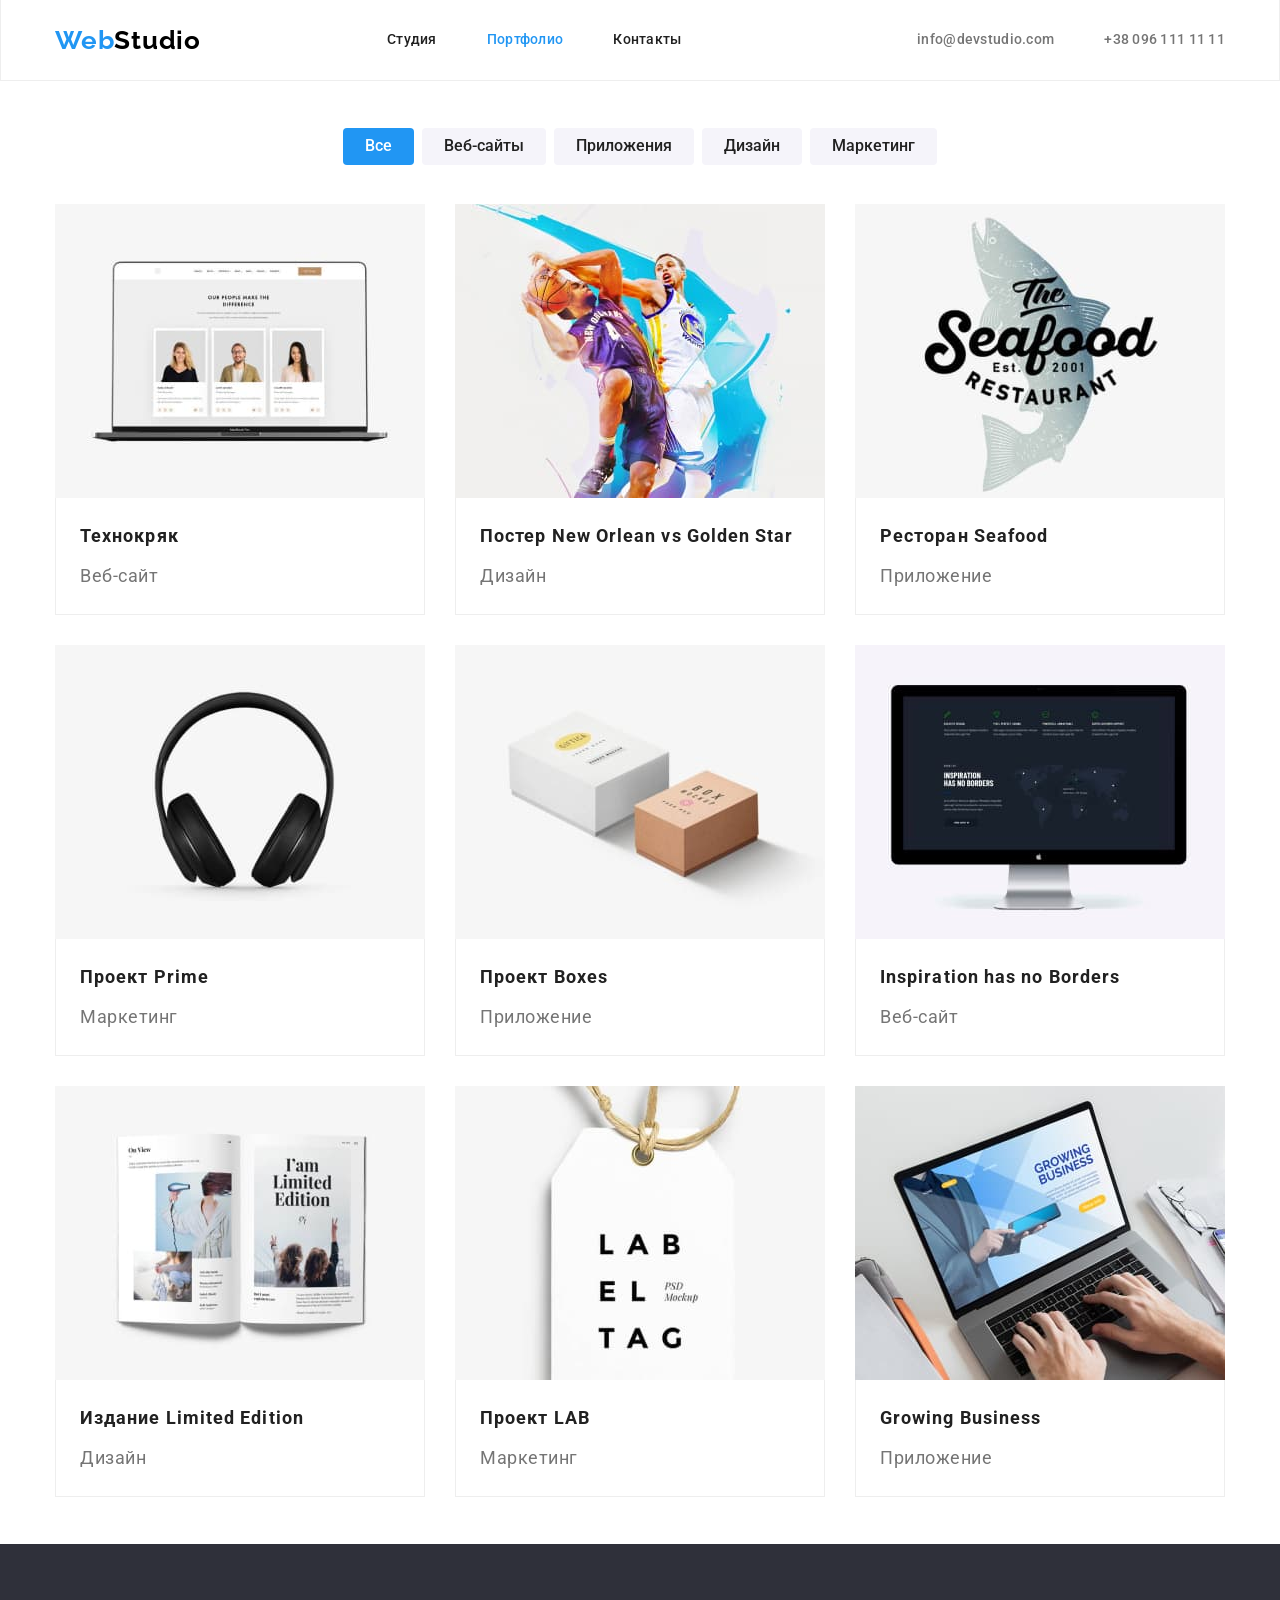
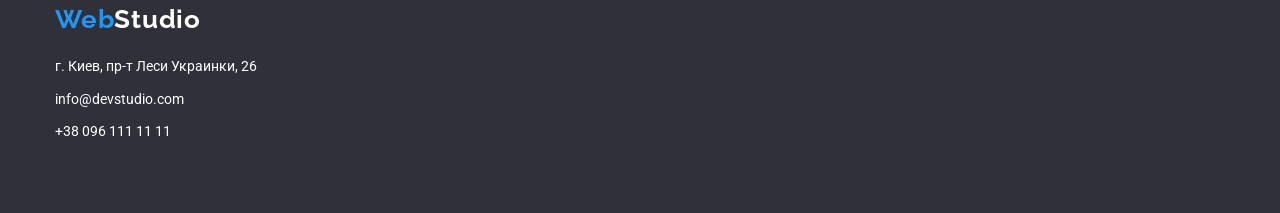
==== portfolio.html @ 87263957 "иконки в хедере" ====
<!DOCTYPE html>
<html lang="ru">

<head>
    <meta charset="UTF-8">
    <meta http-equiv="X-UA-Compatible" content="IE=edge">
    <meta name="viewport" content="width=device-width, initial-scale=1.0">
    <title>ВебСтудио</title>
    <link rel="preconnect" href="https://fonts.gstatic.com">
    <link
        href="https://fonts.googleapis.com/css2?family=Raleway:wght@700&family=Roboto:wght@400;500;700;900&display=swap"
        rel="stylesheet">
    <link rel="stylesheet" href="https://cdnjs.cloudflare.com/ajax/libs/modern-normalize/1.0.0/modern-normalize.min.css"
        integrity="sha512-ISS7cAi1PEhQ8jnbJpJZMd29NlhNj4AWYyLOSp2CE/CsHxTCu+r+t0D2yoJudVrd0/8fTVPUVDzY5Tvli75u/g=="
        crossorigin="anonymous" />
    <link rel="stylesheet" href="./css/styles.css">
</head>

<body>

    <!-- Основные навигационные ссылки -->

    <header class="header">
        <div class="container">
            <nav class="nav">
    
                <a class="logo link" href="">Web<span class="logo-black-item logo">Studio</span></a>
    
                <ul class="nav-list list">
                    <li class="nav-item">
                        <a class="nav-link link" href="./index.html">Студия</a>
                    </li>
                    <li class="nav-item">
                        <a class="nav-link link current" href="./portfolio.html">Портфолио</a>
                    </li>
                    <li class="nav-item">
                        <a class="nav-link link" href="">Контакты</a>
                    </li>
                </ul>
            </nav>
    
            <ul class="contact-list list">
                <li class="contact-item">
    
                    <a class="mail-link link" href="mailto:info@devstudio.com">info@devstudio.com</a>
                </li>
                <li class="contact-item">
    
                    <a class="tel-link link" href="tel:+380961111111">+38 096 111 11 11</a>
                </li>
            </ul>
        </div>
    </header>
    <main>

        
        <!-- section Portfolio -->

        <h1 class="visually-hidden"> Portfolio </h1>

        <section class="portfolio section">
             <div class="container">
            
            <h2 class="visually-hidden">    Portfolio elements </h2>
            <ul class= "portfolio-btn-list list">
                <li class="btn-list-item"> <button class="btn-current btn-item" type="button"> Все </button> </li>
                <li class="btn-list-item"> <button class="btn-item" type="button"> Веб-сайты </button> </li>
                <li class="btn-list-item"> <button class="btn-item" type="button"> Приложения </button></li>
                <li class="btn-list-item"> <button class="btn-item" type="button"> Дизайн </button></li>
                <li class="btn-list-item"> <button class="btn-item" type="button"> Маркетинг </button></li>
            </ul>

            <ul class="examples-list list">
                <li class="examples-item"> 
                    <a class= "examples-link link" href="">
                    <img class="img-examples" src="./images/portfolio/technokryak.jpg" alt="Экран ноутбука с тремя карточками людей" width="370" height="294">
                    <div class="desc-box">
                        <h3 class="examples-title">Технокряк</h3>
                        <p class="examples-desc">Веб-сайт</p>
                        </div>
                    </a>
                </li>
                <li class="examples-item">
                    <a class="examples-link link" href=""> 
                    <img class="img-examples" src="./images/portfolio/poster.jpg" alt="Два баскетболиста в прыжке за мяч" width="370" height="294">
                    <div class="desc-box">
                    <h3 class="examples-title">Постер <span lang="en">New Orlean vs Golden Star</span></h3>
                        <p class="examples-desc">Дизайн</p>
                        </div>
                        </a>
                        
                    </li>
                
                <li class="examples-item">
                    <a class="examples-link link" href="">
                    <img class="img-examples" src="./images/portfolio/restaurant.jpg" alt="Эмблема ресторана Сифуд" width="370" height="294">
                    <div class="desc-box">
                    <h3 class="examples-title">Ресторан <span lang="en">Seafood</span></h3>
                        <p class="examples-desc">Приложение</p>
                        </div>
                        </a>
                    
                </li>
                <li class="examples-item">
                    <a class="examples-link link" href="">
                    <img class="img-examples" src="./images/portfolio/project-Prime.jpg" alt="Наушники" width="370" height="294">
                    <div class="desc-box">
                    <h3 class="examples-title">Проект <span lang="en">Prime</span></h3>
                        <p class="examples-desc">Маркетинг</p>
                        </div>
                        </a>
                    
                </li>
                <li class="examples-item">
                    <a class="examples-link link" href="">
                    <img class="img-examples" src="./images/portfolio/project-boxes.jpg" alt="Две коробки" width="370" height="294">
                    <div class="desc-box">
                    <h3 class="examples-title">Проект <span lang="en">Boxes</span></h3>
                        <p class="examples-desc">Приложение</p>
                        </div>
                        </a>
                    
                </li>
                <li class="examples-item">
                    <a class="examples-link link" href="">
                    <img class="img-examples" src="./images/portfolio/inspiration.jpg" alt="Экран компьютора" width="370" height="294">
                   <div class="desc-box">
                    <h3 class="examples-title" lang="en">Inspiration has no Borders</h3>
                        <p class="examples-desc">Веб-сайт</p>
                        </div>
                        </a>
                
                </li>
                <li class="examples-item">
                    <a class="examples-link link" href="">
                    <img class="img-examples" src="./images/portfolio/edition.jpg" alt="Открытая книга" width="370" height="294">
                    <div class="desc-box">
                    <h3 class="examples-title">Издание <span lang="en">Limited Edition</span></h3>
                        <p class="examples-desc">Дизайн</p>
                        </div>
                        </a>
                    
                </li>
                <li class="examples-item">
                    <a class="examples-link link" href="">
                    <img class="img-examples" src="./images/portfolio/project-lab.jpg" alt="Этикетка" width="370" height="294">
                    <div class="desc-box">
                    <h3 class="examples-title">Проект <span lang="en">LAB</span></h3>
                        <p class="examples-desc">Маркетинг</p>
                        </div>
                        </a>
                    
                </li>
                <li class="examples-item">
                    <a class="examples-link link" href="">
                    <img class="img-examples" src="./images/portfolio/growing-business.jpg" alt="Ноутбук" width="370" height="294">
                     <div class="desc-box">
                    <h3 class="examples-title" lang="en">Growing Business</h3>
                    <p class="examples-desc">Приложение</p>
                    </div>
                    </a>
                </li>
            </ul>
            </div>
        </section>
        
    </main>

    <!-- контакная инфо -->

    <footer class="footer">
        <div class="container">
            <a class="logo link" href="">Web<span class="logo-white-item logo">Studio</span></a>
    
            <address class="address">

            <a class="address-link link" href=""> г. Киев, пр-т Леси Украинки, 26 </a>
                       
            <a class="footer-mail link" href="mailto:info@devstudio.com">info@devstudio.com</a>
                
            <a class="footer-tel link" href="tel:+380961111111">+38 096 111 11 11</a>
    
            </address>
    
        </div>
    </footer>
</body>

</html>
---- css/styles.css ----
:root {
  --main-font: 'Roboto', sans-serif;
  --secondary-font: 'Raleway', sans-serif;
  --main-text-color: #757575;
  --secondary-text-color: #212121;
  --white-text-color: #ffffff;
  --accent-color: #2196f3;
  --main-bgr-color: #fff;
  --secondary-bgr-color: #2f303a;
  --logo-black-theme: #000;
  --logo-white-theme: #fff;
  --btn-background: #f5f4fa;
  --section-pt: 47px;
  --section-pb: 47px;
}

body {
  font-family: var(--main-font);
  color: var(--main-text-color);
  background-color: var(--main-bgr-color);
}

h1,
h2,
h3,
h4,
h5,
h6,
p {
  margin: 0;
}

ul,
ol {
  margin: 0;
  padding: 0;
}

img {
  display: block;
}

.link {
  text-decoration: none;
  color: inherit;
  display: block;
}
.list {
  list-style: none;
}

.visually-hidden {
  position: absolute !important;
  clip: rect(1px 1px 1px 1px); /* IE6, IE7 */
  clip: rect(1px, 1px, 1px, 1px);
  padding: 0 !important;
  border: 0 !important;
  height: 1px !important;
  width: 1px !important;
  overflow: hidden;
}

.container {
  width: 1200px;
  margin: 0 auto;
  padding-left: 15px;
  padding-right: 15px;
}

/* ===========HEADER========== */

.header {
  border-color: var(--main-bgr-color);
  border: 1px solid #eee;
  border-top: none;
}

.header .container {
  display: flex;
  align-items: center;
}

.logo {
  margin-right: 93px;

  font-family: var(--secondary-font);
  font-weight: 700;
  font-size: 26px;
  line-height: 1.19;
  letter-spacing: 0.03em;
  color: var(--accent-color);
}

.logo-black-item {
  margin-right: o;

  font-family: var(--secondary-font);
  color: var(--logo-black-theme);
}

.logo-white-item {
  font-family: var(--secondary-font);
  color: var(--logo-white-theme);
}

.nav {
  display: flex;
  align-items: center;
}

.nav-list {
  display: flex;
  align-items: center;
}

.nav-link {
  padding-top: 32px;
  padding-bottom: 32px;

  font-weight: 500;
  font-size: 14px;
  line-height: 1.14;
  letter-spacing: 0.02em;
  color: var(--secondary-text-color);
}

.nav-link:hover,
.nav-link:focus {
  color: var(--accent-color);
}

.nav-list .nav-link.current {
  color: var(--accent-color);
}

.nav-list .nav-item:not(:last-child) {
  margin-right: 50px;
}

.contact-list {
  margin-left: auto;

  display: flex;
  align-items: center;

  font-weight: 500;
  font-size: 14px;
  line-height: 1.14;
  letter-spacing: 0.02em;
}

.contact-list .contact-item:not(:last-child) {
  margin-right: 50px;
}

.mail-link {
  display: flex;
  align-items: center;
}
.icon-envelop {
  margin-right: 10px;
}

.mail-link:hover,
.mail-link:focus {
  color: var(--accent-color);
}

.tel-link:hover,
.tel-link:focus {
  color: var(--accent-color);
}

/* =========HERO========== */

.hero {
  max-width: 1600px;
  margin: 0 auto;

  background-color: var(--secondary-bgr-color);
  background-image: linear-gradient(
      rgba(47, 48, 58, 0.4),
      rgba(47, 48, 58, 0.4)
    ),
    url(../images/hero/bg.jpg);
  background-repeat: no-repeat;
  background-size: cover;
  text-align: center;
  padding-top: 200px;
  padding-bottom: 200px;
}

.hero-title {
  max-width: 696px;
  margin: auto;
  margin-bottom: 30px;

  font-weight: 900;
  font-size: 44px;
  line-height: 1.36;
  letter-spacing: 0.06em;
  text-transform: uppercase;
  color: var(--white-text-color);
}
.modal-btn {
  display: block;
  min-width: 136px;
  padding-top: 10px;
  padding-bottom: 10px;
  padding-left: 32px;
  padding-right: 32px;
  margin: auto;

  border-radius: 4px;
  border: none;

  font-family: inherit;
  font-weight: 700;
  font-size: 16px;
  line-height: 1, 87;

  align-items: center;
  letter-spacing: 0.06em;
  cursor: pointer;
  color: var(--white-text-color);
  background-color: var(--accent-color);
}

/* ======COMPONENTS======= */

.section {
  padding-top: var(--section-pt);
  padding-bottom: var(--section-pb);

  background-color: var(--main-bgr-color);
}

.about-us-title {
  font-weight: 700;
  font-size: 36px;
  line-height: 1.16;
  text-align: center;
  letter-spacing: 0.03em;
  color: var(--secondary-text-color);
}
.title-item {
  font-weight: 700;
  font-size: 14px;
  line-height: 1.14;
  letter-spacing: 0.03em;
  text-transform: uppercase;
  color: var(--secondary-text-color);
}
.description {
  font-size: 14px;
  line-height: 1.7;
  color: var(main-text-color);
}

/* ==========ADVANTAGES====== */

.advantages .title-item {
  margin-bottom: 10px;
}

.advantages-list {
  display: flex;
  margin-left: -30px;
  margin-top: -30px;
}

.advantages-item {
  flex-basis: calc(100% / 4 - 30px);
  margin-left: 30px;
  margin-top: 30px;
}

/* =========WORK-GADGETS======== */

.work-gadgets .about-us-title {
  margin-bottom: 50px;
}
.gadgets-list {
  display: flex;
  margin-left: -30px;
}
.gadgets-item {
  flex-basis: calc(100% / 3 - 30px);
  margin-left: 30px;
}

/* =======TEAM-MEMBERS======== */

.team-members {
  padding-top: 94px;
  padding-bottom: 94px;

  background-color: var(--btn-background);
}

.team-members .about-us-title {
  margin-bottom: 50px;
}

.members-list {
  display: flex;
  margin-left: -30px;
}

.member {
  flex-basis: calc(100% / 4 - 30px);
  margin-left: 30px;
  box-shadow: 0px 1px 3px rgba(0, 0, 0, 0.12), 0px 1px 1px rgba(0, 0, 0, 0.14),
    0px 2px 1px rgba(0, 0, 0, 0.2);
  border-radius: 0px 0px 4px 4px;
}
.member-wrapper {
  text-align: center;
  padding-top: 30px;
  padding-bottom: 30px;
}

.member .title-item {
  margin-bottom: 10px;
}

/* =======FOOTER======== */

.footer {
  padding-top: 60px;
  padding-bottom: 60px;

  background-color: var(--secondary-bgr-color);
  color: var(--white-text-color);
  font-size: 14px;
  line-height: 1.7;
}

.address {
  font-style: normal;
  margin-top: 20px;
  margin-bottom: 9px;
}

.address > .link:nth-child(-n + 2) {
  margin-bottom: 9px;
}

.footer-mail:hover,
.footer-mail:focus {
  color: var(--accent-color);
}
.footer-tel:hover,
.footer-tel:focus {
  color: var(--accent-color);
}

/* ========PROTFOLIO========== */

.portfolio-btn-list {
  display: flex;
  justify-content: center;
  margin-bottom: 39px;
}
.portfolio-btn-list .btn-list-item:not(:last-child) {
  margin-right: 8px;
}

.btn-item {
  padding-left: 22px;
  padding-right: 22px;
  padding-top: 5.5px;
  padding-bottom: 5.5px;
  border-radius: 4px;
  border: none;

  font-family: inherit;
  font-weight: 500;
  font-size: 16px;
  line-height: 1.62;
  text-align: center;
  cursor: pointer;
  color: var(--secondary-text-color);
  background-color: var(--btn-background);
}
.btn-item:hover,
.btn-item:focus {
  color: var(--white-text-color);
  background-color: var(--accent-color);
}
.btn-current {
  color: var(--white-text-color);
  background-color: var(--accent-color);
}

.examples-list {
  display: flex;
  flex-wrap: wrap;
  margin-left: -30px;
  margin-top: -30px;

  font-size: 18px;
  line-height: 2;
}

.examples-item {
  flex-basis: calc(100% / 3 - 30px);
  margin-left: 30px;
  margin-top: 30px;
}

.examples-title {
  margin-bottom: 4px;

  font-size: 18px;
  font-weight: 700;
  letter-spacing: 0.06em;
  color: var(--secondary-text-color);
}
.examples-desc {
  letter-spacing: 0.03em;
  color: var(--main-text-color);
}

.desc-box {
  border: 1px solid #eee;
  border-top: none;
  padding-top: 20px;
  padding-bottom: 20px;
  padding-left: 24px;
  padding-right: 24px;
}
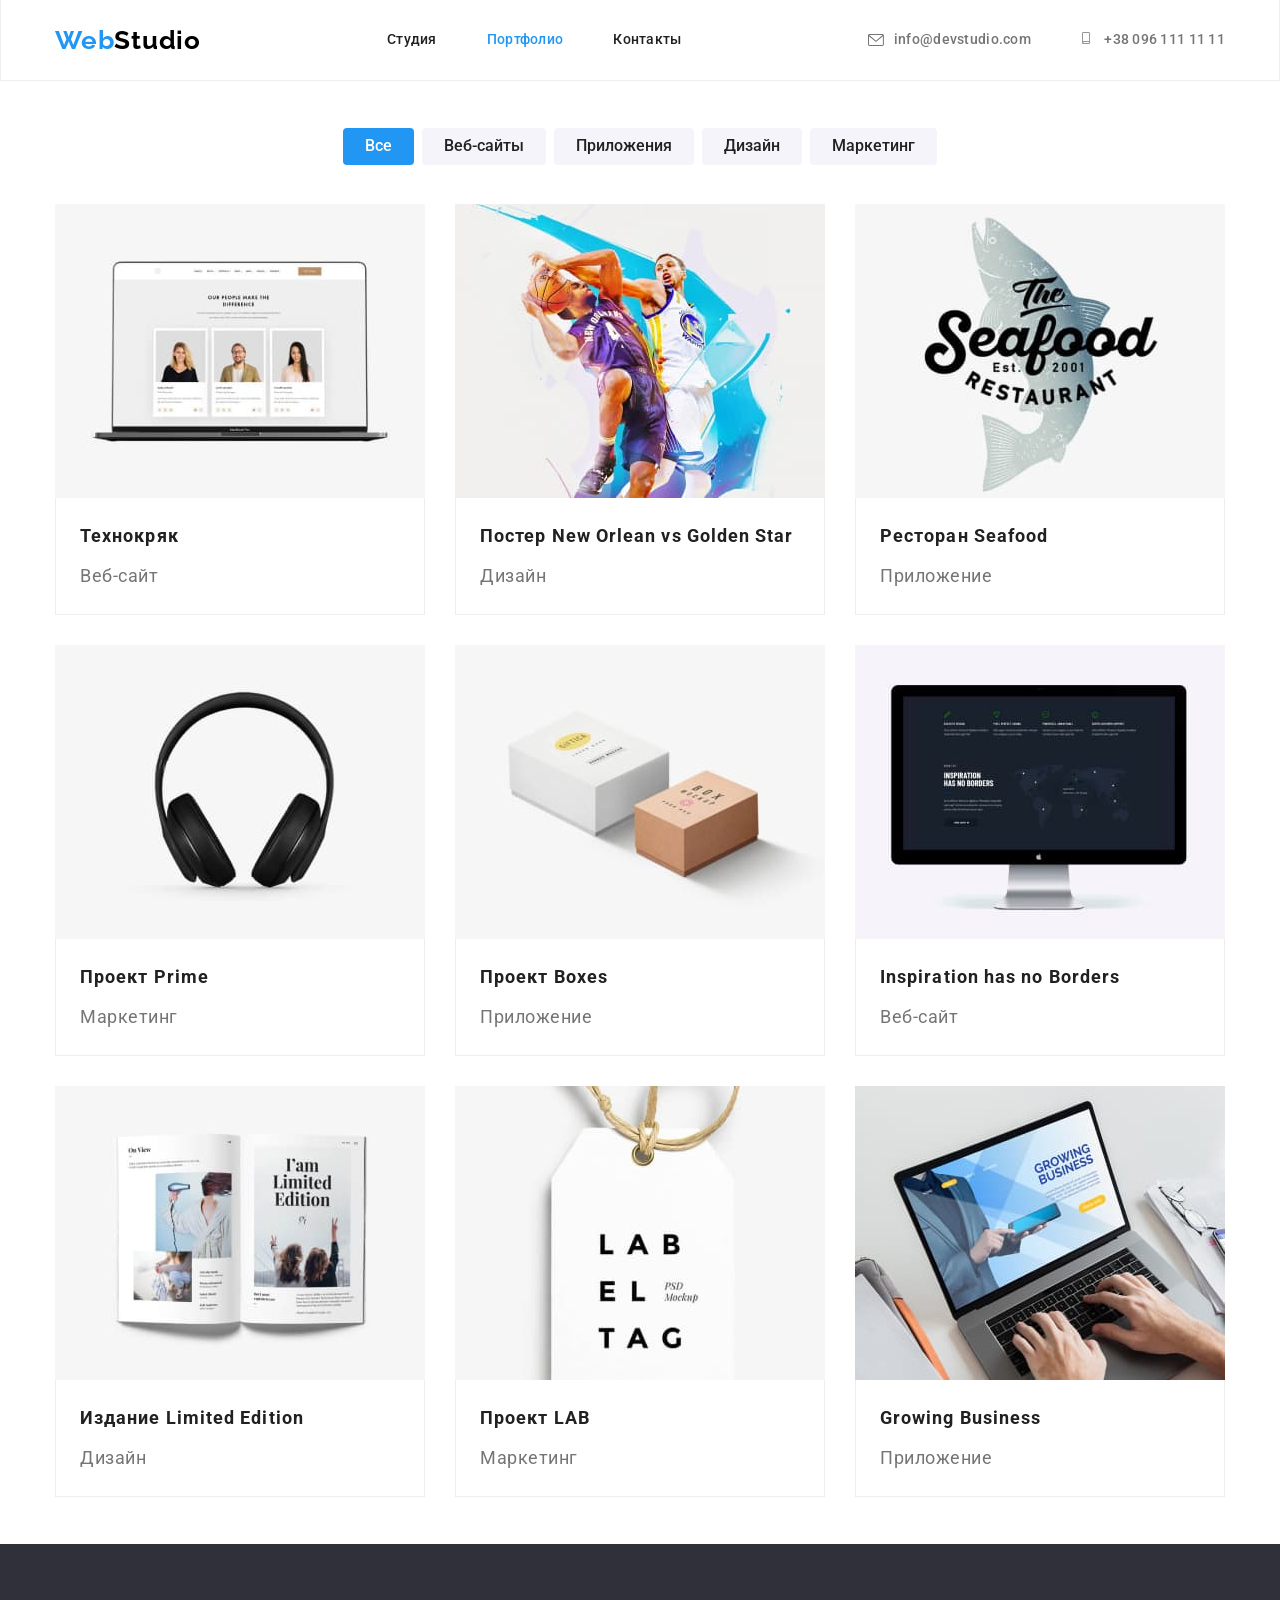
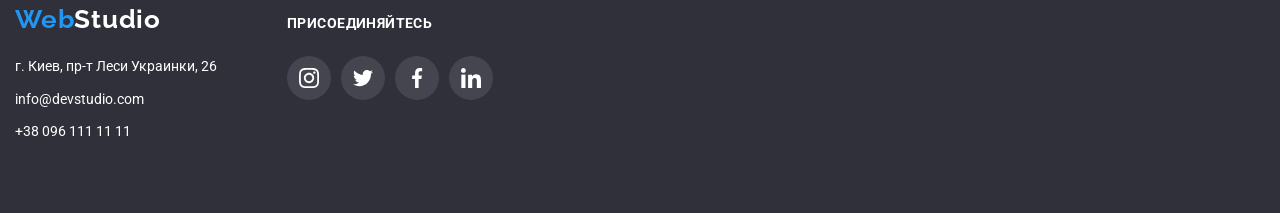
==== commit 966171f6: "до поправок всё кроме иконки тел" ====
--- a/portfolio.html
+++ b/portfolio.html
@@ -42,11 +42,19 @@
             <ul class="contact-list list">
                 <li class="contact-item">
     
-                    <a class="mail-link link" href="mailto:info@devstudio.com">info@devstudio.com</a>
-                </li>
-                <li class="contact-item">
-    
-                    <a class="tel-link link" href="tel:+380961111111">+38 096 111 11 11</a>
+                    <a class="mail-link link" href="mailto:info@devstudio.com">
+                        <svg class="icon-envelop" width="16" height="12">
+                            <use href="./images/sprite.svg#icon-envelope"></use>
+                        </svg>
+                        info@devstudio.com</a>
+                    </li>
+                    <li class="contact-item">
+                    
+                        <a class="tel-link link" href="tel:+380961111111">
+                            <svg class="icon-smartphone" width="10" height="12">
+                                <use href="./images/sprite.svg#icon-smartphone"></use>
+                            </svg>
+                            +38 096 111 11 11</a>
                 </li>
             </ul>
         </div>
@@ -170,18 +178,53 @@
 
     <footer class="footer">
         <div class="container">
-            <a class="logo link" href="">Web<span class="logo-white-item logo">Studio</span></a>
-    
-            <address class="address">
-
-            <a class="address-link link" href=""> г. Киев, пр-т Леси Украинки, 26 </a>
-                       
-            <a class="footer-mail link" href="mailto:info@devstudio.com">info@devstudio.com</a>
-                
-            <a class="footer-tel link" href="tel:+380961111111">+38 096 111 11 11</a>
-    
-            </address>
-    
+            <div class="adress-wrapper">
+                <a class="logo link" href="">Web<span class="logo-white-item logo">Studio</span></a>
+    
+                <address class="address">
+    
+                    <a class="address-link link" href=""> г. Киев, пр-т Леси Украинки, 26 </a>
+    
+                    <a class="footer-mail link" href="mailto:info@devstudio.com">info@devstudio.com</a>
+    
+                    <a class="footer-tel link" href="tel:+380961111111">+38 096 111 11 11</a>
+    
+                </address>
+            </div>
+            <div class="join-wrapper">
+                <b class="join"> Присоединяйтесь </b>
+                <ul class="social-dark-list list">
+                    <li class="social-dark-item">
+                        <a href="" class="social-dark-link">
+                            <svg class="social-dark-icon" width="20" height="20">
+                                <use href="./images/sprite.svg#icon-instagram"></use>
+                            </svg>
+                        </a>
+                    </li>
+                    <li class="social-dark-item">
+                        <a href="" class="social-dark-link">
+                            <svg class="social-dark-icon" width="20" height="20">
+                                <use href="./images/sprite.svg#icon-twitter"></use>
+                            </svg>
+                        </a>
+                    </li>
+                    <li class="social-dark-item">
+                        <a href="" class="social-dark-link">
+                            <svg class="social-dark-icon" width="20" height="20">
+                                <use href="./images/sprite.svg#icon-facebook"></use>
+                            </svg>
+                        </a>
+                    </li>
+                    <li class="social-dark-item">
+                        <a href="" class="social-dark-link">
+                            <svg class="social-dark-icon" width="20" height="20">
+                                <use href="./images/sprite.svg#icon-linkedin"></use>
+                            </svg>
+                        </a>
+                    </li>
+                </ul>
+    
+            </div>
         </div>
     </footer>
 </body>
--- a/css/styles.css
+++ b/css/styles.css
@@ -81,7 +81,7 @@
 }
 
 .logo {
-  margin-right: 93px;
+  
 
   font-family: var(--secondary-font);
   font-weight: 700;
@@ -90,6 +90,9 @@
   letter-spacing: 0.03em;
   color: var(--accent-color);
 }
+.header .logo {
+  margin-right: 93px;
+}
 
 .logo-black-item {
   margin-right: o;
@@ -157,7 +160,9 @@
   display: flex;
   align-items: center;
 }
-.icon-envelop {
+.icon-envelop,
+.icon-smartphone {
+  fill: #757575;
   margin-right: 10px;
 }
 
@@ -166,9 +171,19 @@
   color: var(--accent-color);
 }
 
+.mail-link:hover .icon-envelop,
+.mail-link:focus .icon-envelop {
+  fill: var(--accent-color);
+}
+
 .tel-link:hover,
 .tel-link:focus {
   color: var(--accent-color);
+}
+
+.tel-link:hover .icon-smartphone,
+.tel-link:focus .icon-smartphone {
+  fill: var(--accent-color);
 }
 
 /* =========HERO========== */
@@ -259,6 +274,17 @@
 
 /* ==========ADVANTAGES====== */
 
+.icon-wrapper {
+  display: flex;
+  align-items: center;
+  justify-content: center;
+  width: 270px;
+  height: 120px;
+  margin-bottom: 30px;
+  background: var(--btn-background);
+  border-radius: 4px;
+}
+
 .advantages .title-item {
   margin-bottom: 10px;
 }
@@ -318,10 +344,89 @@
   text-align: center;
   padding-top: 30px;
   padding-bottom: 30px;
+  background-color: #ffffff;
 }
 
 .member .title-item {
   margin-bottom: 10px;
+}
+
+.social-list {
+  display: flex;
+  justify-content: center;
+  align-items: center;
+}
+
+.social-list-link {
+  display: flex;
+  align-items: center;
+  justify-content: center;
+  margin-top: 16px;
+  width: 44px;
+  height: 44px;
+  border-radius: 50%;
+  background-color: #ffffff;
+}
+
+.social-list-link:hover,
+.social-list-link:focus {
+  color: var(--secondary-font);
+  background-color: var(--accent-color);
+}
+
+.social-list-icon {
+  fill: #afb1b8;
+}
+
+.social-list-link:hover .social-list-icon,
+.social-list-link:focus .social-list-icon {
+  fill: #fff;
+}
+
+/* ============CLIENTS============ */
+
+.clients {
+  padding-top: 94px;
+  padding-bottom: 94px;
+}
+
+.clients .about-us-title {
+  margin-bottom: 50px;
+}
+
+.client-list {
+  display: flex;
+  justify-content: center;
+  align-items: center;
+  margin-left: -30px;
+}
+.client-list-item {
+  flex-basis: calc(100% / 4 - 30px);
+  margin-left: 30px;
+}
+
+.client-list-link {
+  display: flex;
+  align-items: center;
+  justify-content: center;
+
+  width: 170px;
+  height: 90px;
+  border: 1px solid #afb1b8;
+  border-radius: 4px;
+}
+.client-list-icon {
+  fill: #afb1b8;
+}
+
+.client-list-link:hover,
+.client-list-link:focus {
+  border: 1px solid var(--accent-color);
+}
+
+.client-list-link:hover .client-list-icon,
+.client-list-link:focus .client-list-icon {
+  fill: var(--accent-color);
 }
 
 /* =======FOOTER======== */
@@ -353,6 +458,50 @@
 .footer-tel:hover,
 .footer-tel:focus {
   color: var(--accent-color);
+}
+
+.footer > .container {
+  display: inline-flex;
+  align-items: baseline;
+}
+
+.social-dark-list {
+  display: flex;
+  justify-content: space-between;
+  align-items: center;
+}
+
+.social-dark-link {
+  display: flex;
+  align-items: center;
+  justify-content: center;
+  margin-top: 20px;
+  width: 44px;
+  height: 44px;
+  border-radius: 50%;
+  background-color: rgba(255, 255, 255, 0.1);
+}
+
+.social-dark-link:hover,
+.social-dark-link:focus {
+  background-color: var(--accent-color);
+}
+
+.social-dark-icon {
+  fill: #ffffff;
+}
+
+
+.join-wrapper {
+  width: 206px;
+  height: 80;
+  margin-left: 70px;
+}
+
+.join {
+  line-height: 1.14;
+  letter-spacing: 0.03em;
+  text-transform: uppercase;
 }
 
 /* ========PROTFOLIO========== */
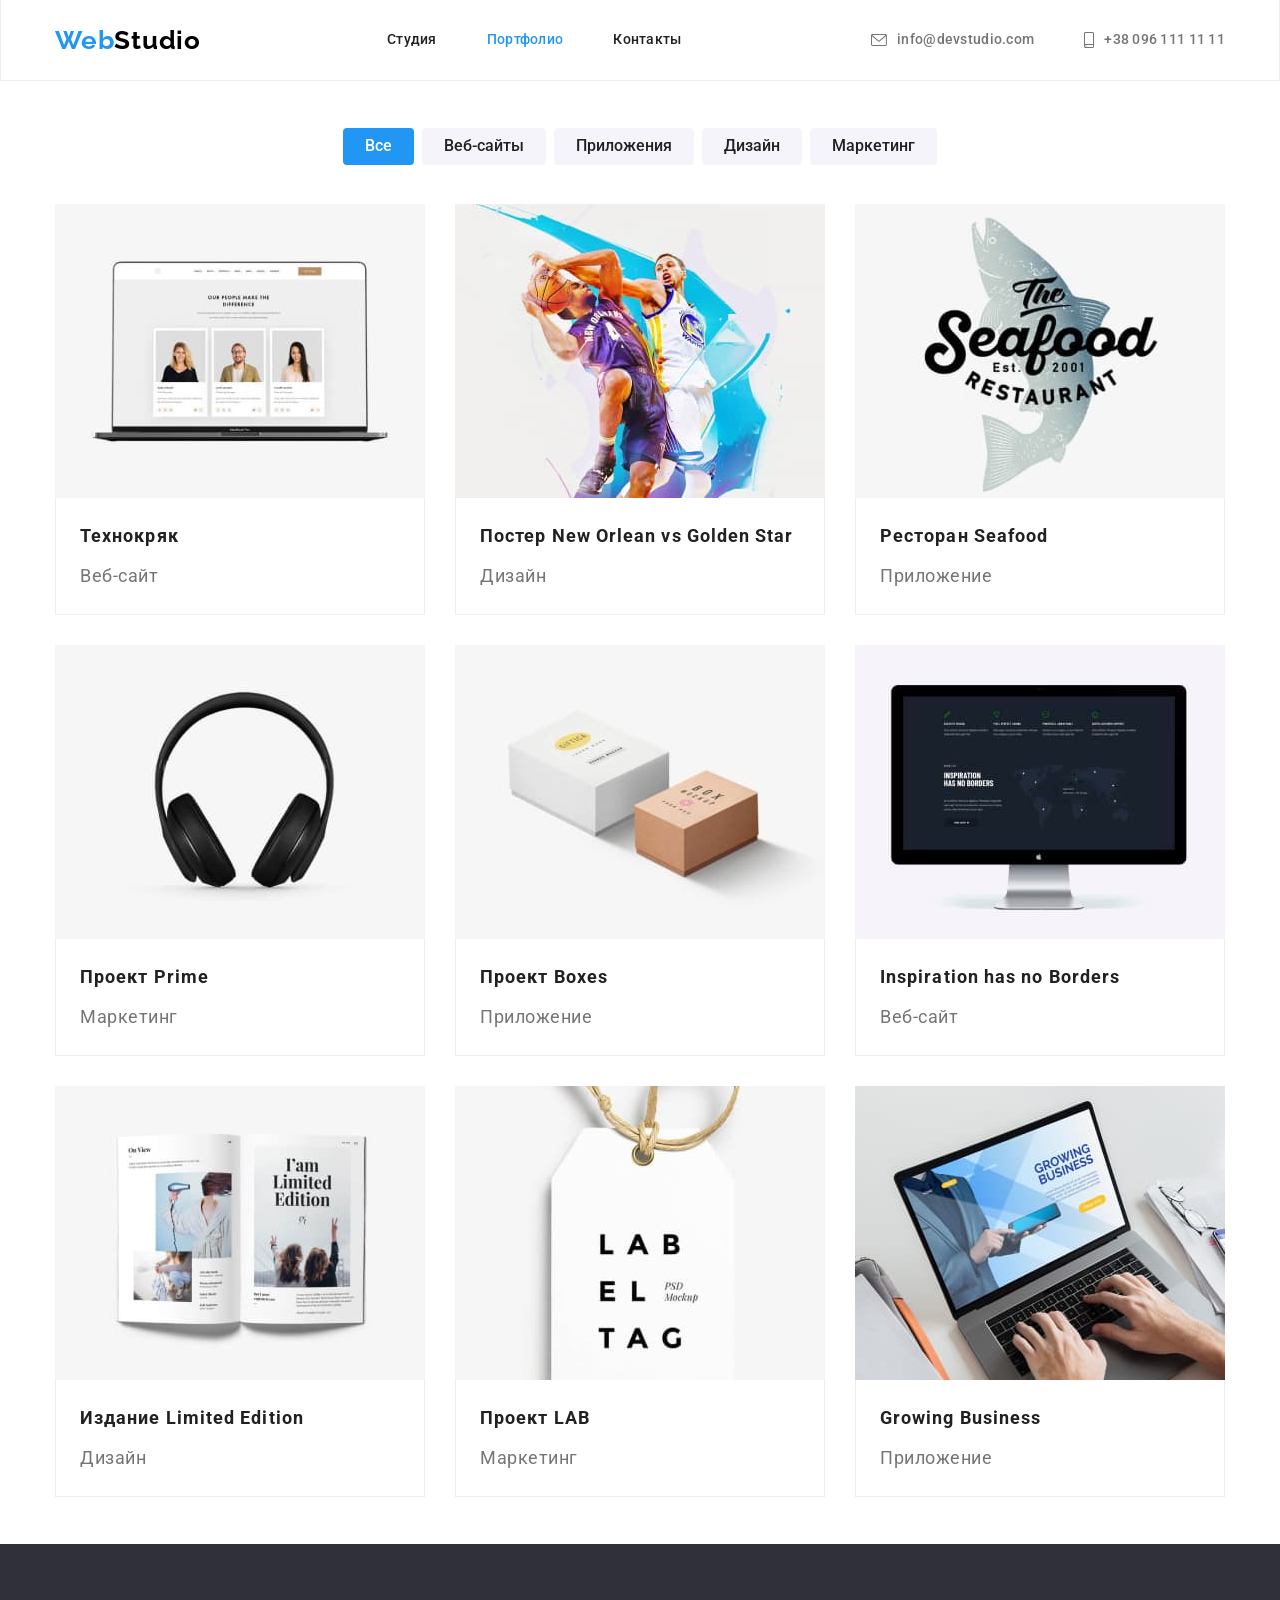
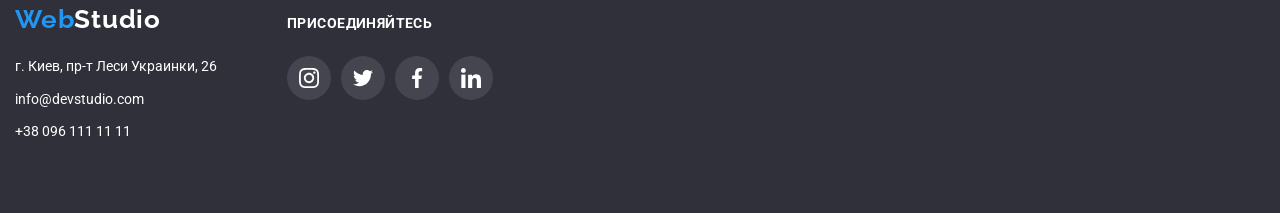
==== commit d197d367: "добавляет свг" ====
--- a/portfolio.html
+++ b/portfolio.html
@@ -51,7 +51,7 @@
                     <li class="contact-item">
                     
                         <a class="tel-link link" href="tel:+380961111111">
-                            <svg class="icon-smartphone" width="10" height="12">
+                            <svg class="icon-smartphone" width="10" height="16">
                                 <use href="./images/sprite.svg#icon-smartphone"></use>
                             </svg>
                             +38 096 111 11 11</a>
--- a/css/styles.css
+++ b/css/styles.css
@@ -156,7 +156,7 @@
   margin-right: 50px;
 }
 
-.mail-link {
+.mail-link, .tel-link {
   display: flex;
   align-items: center;
 }
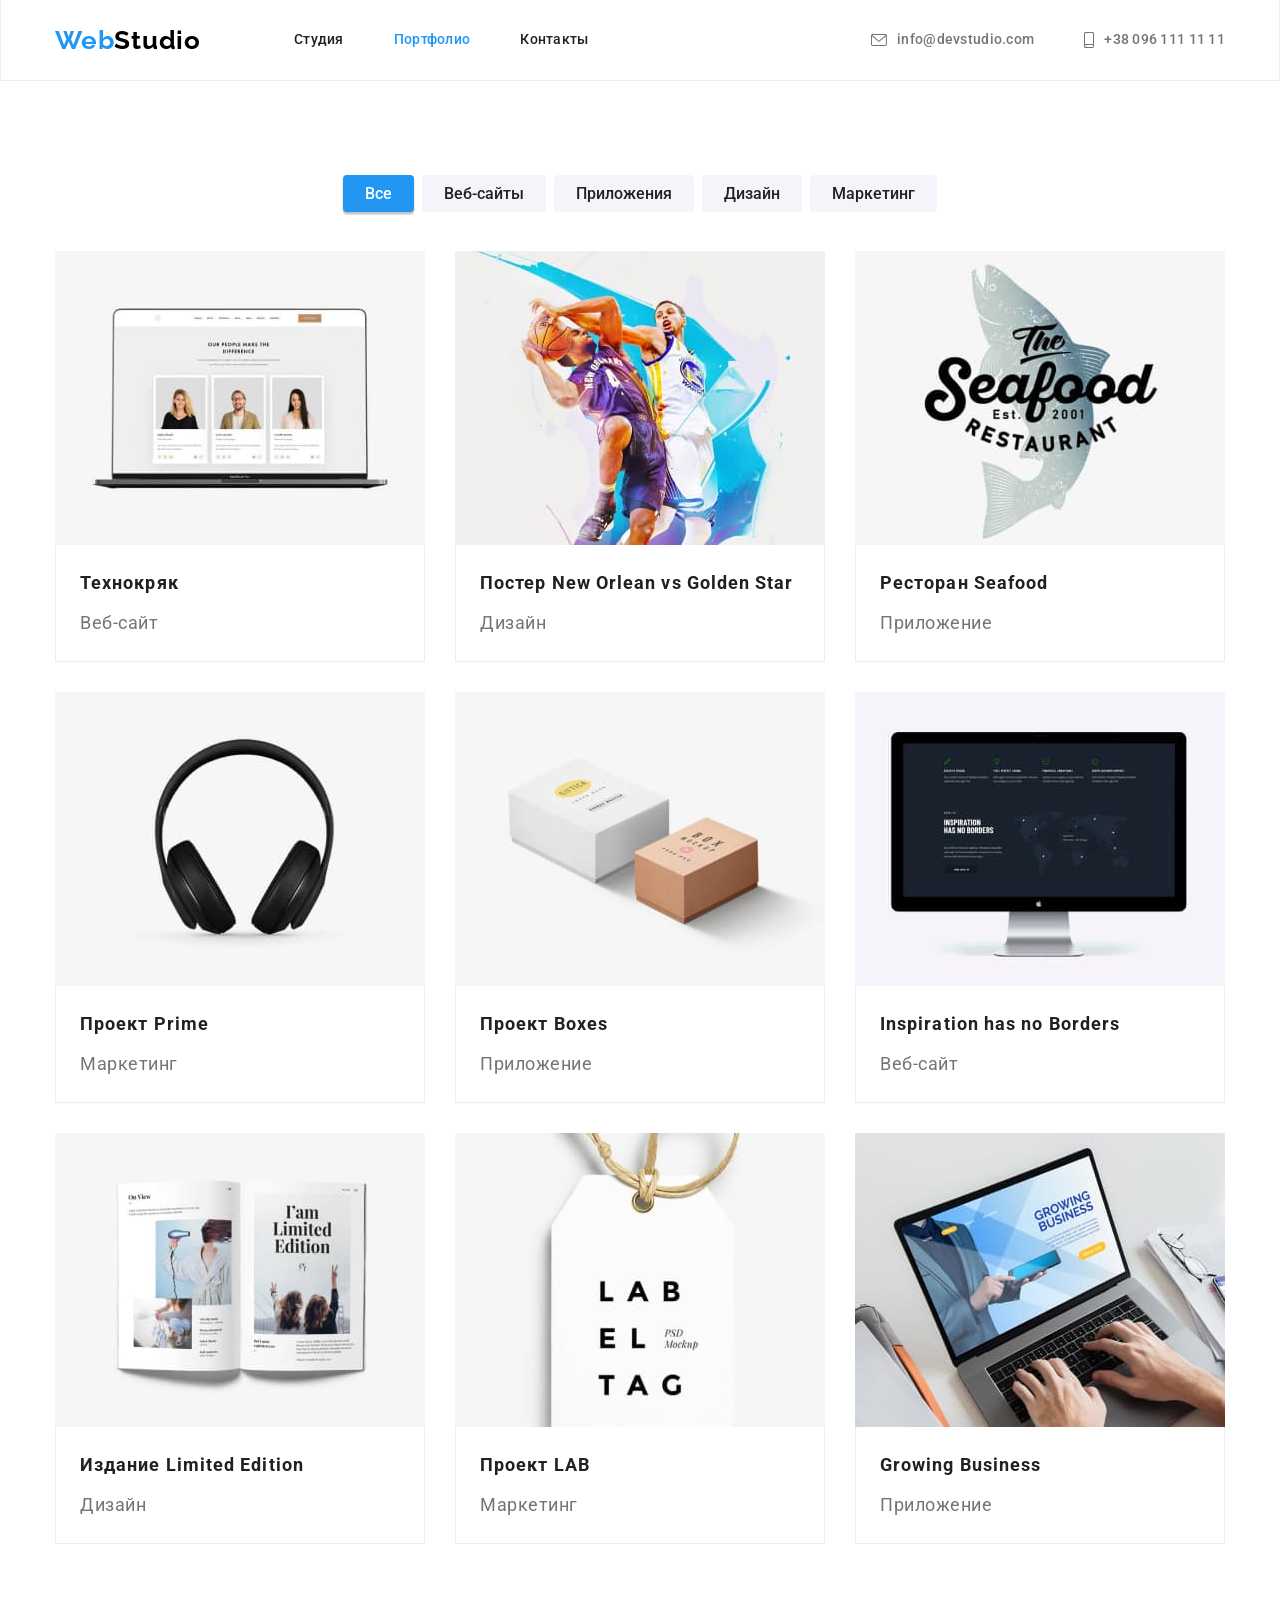
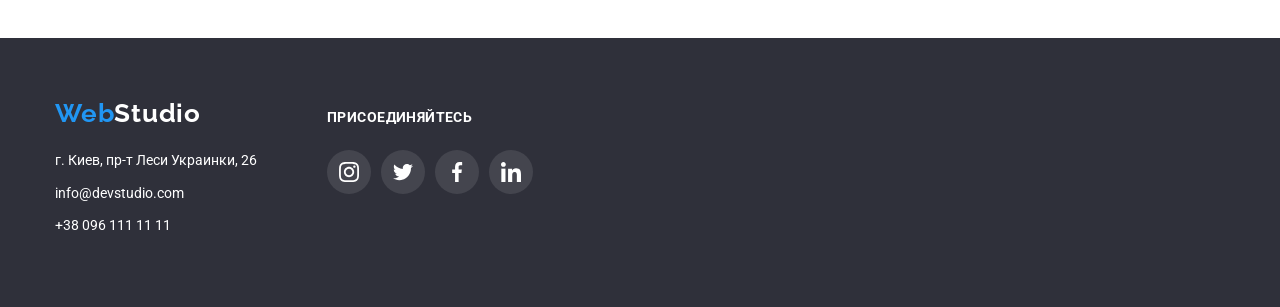
==== commit e660f4f6: "размечает фон и svg" ====
--- a/portfolio.html
+++ b/portfolio.html
@@ -66,7 +66,7 @@
 
         <h1 class="visually-hidden"> Portfolio </h1>
 
-        <section class="portfolio section">
+        <section class="portfolio">
              <div class="container">
             
             <h2 class="visually-hidden">    Portfolio elements </h2>
--- a/css/styles.css
+++ b/css/styles.css
@@ -90,12 +90,10 @@
   letter-spacing: 0.03em;
   color: var(--accent-color);
 }
-.header .logo {
-  margin-right: 93px;
-}
+
 
 .logo-black-item {
-  margin-right: o;
+  margin-right: 0;
 
   font-family: var(--secondary-font);
   color: var(--logo-black-theme);
@@ -109,11 +107,13 @@
 .nav {
   display: flex;
   align-items: center;
+  
 }
 
 .nav-list {
   display: flex;
   align-items: center;
+  margin-left: 93px;
 }
 
 .nav-link {
@@ -159,6 +159,8 @@
 .mail-link, .tel-link {
   display: flex;
   align-items: center;
+   padding-top: 32px;
+  padding-bottom: 32px;
 }
 .icon-envelop,
 .icon-smartphone {
@@ -355,13 +357,20 @@
   display: flex;
   justify-content: center;
   align-items: center;
+  margin-left: 32px;
+  margin-right: 32px;
+  margin-top: 16px;
+}
+
+.social-list-item:not(:first-child) {
+  margin-left: 10px;
 }
 
 .social-list-link {
   display: flex;
   align-items: center;
   justify-content: center;
-  margin-top: 16px;
+  
   width: 44px;
   height: 44px;
   border-radius: 50%;
@@ -461,7 +470,7 @@
 }
 
 .footer > .container {
-  display: inline-flex;
+  display: flex;
   align-items: baseline;
 }
 
@@ -469,13 +478,14 @@
   display: flex;
   justify-content: space-between;
   align-items: center;
+  margin-top: 20px;
 }
 
 .social-dark-link {
   display: flex;
   align-items: center;
   justify-content: center;
-  margin-top: 20px;
+  
   width: 44px;
   height: 44px;
   border-radius: 50%;
@@ -505,6 +515,14 @@
 }
 
 /* ========PROTFOLIO========== */
+
+
+
+.portfolio {
+   padding-top: 94px;
+  padding-bottom: 94px;
+
+}
 
 .portfolio-btn-list {
   display: flex;
@@ -536,10 +554,12 @@
 .btn-item:focus {
   color: var(--white-text-color);
   background-color: var(--accent-color);
+  box-shadow: 0px 3px 1px rgba(0, 0, 0, 0.1), 0px 1px 2px rgba(0, 0, 0, 0.08), 0px 2px 2px rgba(0, 0, 0, 0.12);
 }
 .btn-current {
   color: var(--white-text-color);
   background-color: var(--accent-color);
+  box-shadow: 0px 3px 1px rgba(0, 0, 0, 0.1), 0px 1px 2px rgba(0, 0, 0, 0.08), 0px 2px 2px rgba(0, 0, 0, 0.12);
 }
 
 .examples-list {
@@ -579,3 +599,8 @@
   padding-left: 24px;
   padding-right: 24px;
 }
+
+.examples-link:hover,
+.examples-link:focus {
+  box-shadow: 0px 1px 1px rgba(0, 0, 0, 0.12), 0px 4px 4px rgba(0, 0, 0, 0.06), 1px 4px 6px rgba(0, 0, 0, 0.16);
+}
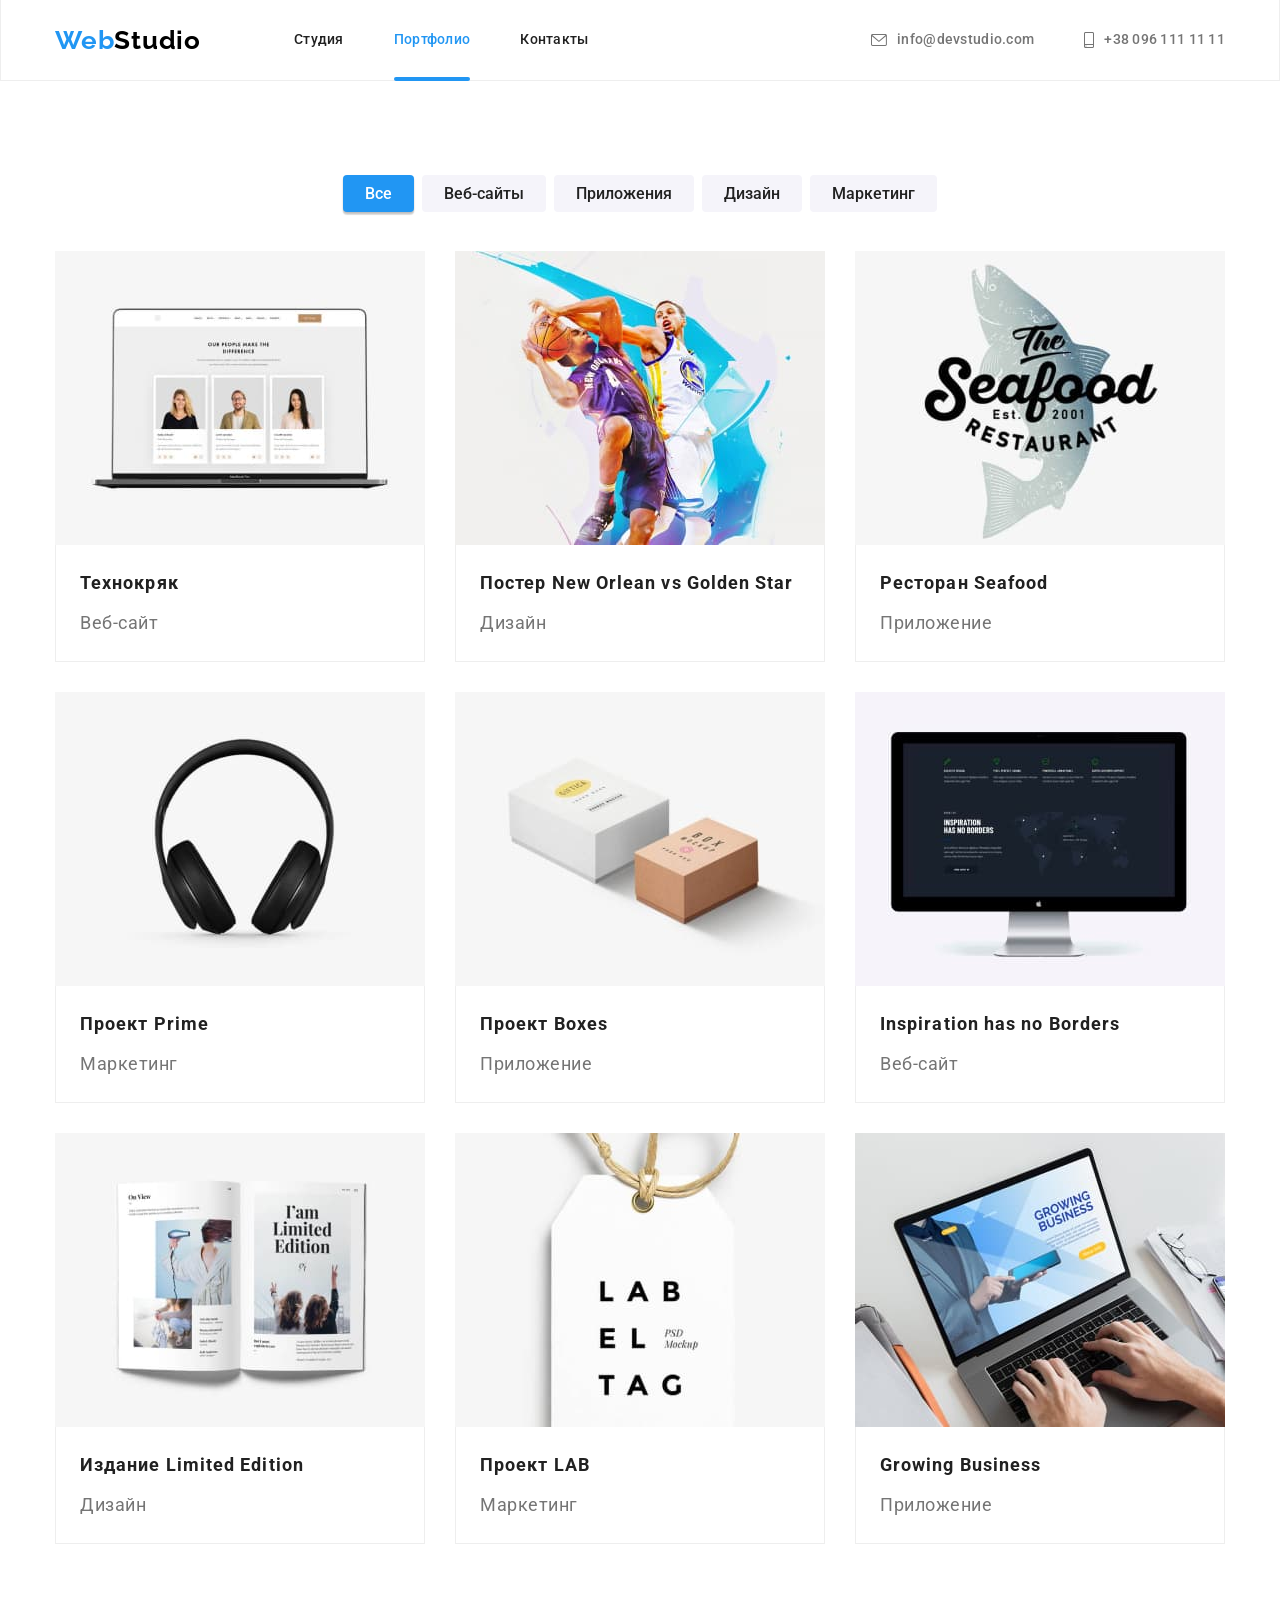
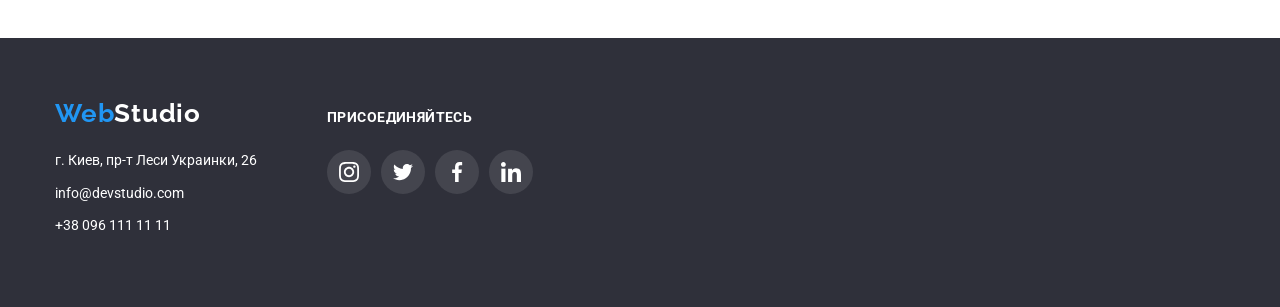
==== commit b4130654: "переходы в карточках портфолио" ====
--- a/portfolio.html
+++ b/portfolio.html
@@ -13,6 +13,7 @@
     <link rel="stylesheet" href="https://cdnjs.cloudflare.com/ajax/libs/modern-normalize/1.0.0/modern-normalize.min.css"
         integrity="sha512-ISS7cAi1PEhQ8jnbJpJZMd29NlhNj4AWYyLOSp2CE/CsHxTCu+r+t0D2yoJudVrd0/8fTVPUVDzY5Tvli75u/g=="
         crossorigin="anonymous" />
+        <link rel="stylesheet" href="https://cdnjs.cloudflare.com/ajax/libs/animate.css/4.1.1/animate.min.css" />
     <link rel="stylesheet" href="./css/styles.css">
 </head>
 
@@ -81,7 +82,11 @@
             <ul class="examples-list list">
                 <li class="examples-item"> 
                     <a class= "examples-link link" href="">
+                    <div class="examples-wrapper">      
                     <img class="img-examples" src="./images/portfolio/technokryak.jpg" alt="Экран ноутбука с тремя карточками людей" width="370" height="294">
+                    <p class="overlay">Технокряк это современная площадка распространения коронавируса. Компании используют эту платформу для цифрового
+                    шпионажа и атак на защищённые сервера конкурентов.</p>
+                    </div>
                     <div class="desc-box">
                         <h3 class="examples-title">Технокряк</h3>
                         <p class="examples-desc">Веб-сайт</p>
@@ -90,18 +95,30 @@
                 </li>
                 <li class="examples-item">
                     <a class="examples-link link" href=""> 
+                    <div class="examples-wrapper">
                     <img class="img-examples" src="./images/portfolio/poster.jpg" alt="Два баскетболиста в прыжке за мяч" width="370" height="294">
+                    <p class="overlay">Технокряк это современная площадка распространения коронавируса. Компании используют эту платформу
+                        для цифрового
+                        шпионажа и атак на защищённые сервера конкурентов.</p>
+                        </div>
                     <div class="desc-box">
                     <h3 class="examples-title">Постер <span lang="en">New Orlean vs Golden Star</span></h3>
                         <p class="examples-desc">Дизайн</p>
                         </div>
-                        </a>
                         
+                        </a>
+                        
                     </li>
                 
                 <li class="examples-item">
                     <a class="examples-link link" href="">
+                    <div class="examples-wrapper">
                     <img class="img-examples" src="./images/portfolio/restaurant.jpg" alt="Эмблема ресторана Сифуд" width="370" height="294">
+                    <p class="overlay">Технокряк это современная площадка распространения коронавируса. Компании используют эту платформу
+                        для цифрового
+                        шпионажа и атак на защищённые сервера конкурентов.</p>
+
+                    </div>
                     <div class="desc-box">
                     <h3 class="examples-title">Ресторан <span lang="en">Seafood</span></h3>
                         <p class="examples-desc">Приложение</p>
@@ -111,7 +128,13 @@
                 </li>
                 <li class="examples-item">
                     <a class="examples-link link" href="">
-                    <img class="img-examples" src="./images/portfolio/project-Prime.jpg" alt="Наушники" width="370" height="294">
+                    <div class="examples-wrapper">
+                        <img class="img-examples" src="./images/portfolio/project-Prime.jpg" alt="Наушники" width="370" height="294">
+                        <p class="overlay">Технокряк это современная площадка распространения коронавируса. Компании используют эту
+                            платформу для цифрового
+                            шпионажа и атак на защищённые сервера конкурентов.</p>
+                    </div>
+                   
                     <div class="desc-box">
                     <h3 class="examples-title">Проект <span lang="en">Prime</span></h3>
                         <p class="examples-desc">Маркетинг</p>
@@ -121,7 +144,13 @@
                 </li>
                 <li class="examples-item">
                     <a class="examples-link link" href="">
-                    <img class="img-examples" src="./images/portfolio/project-boxes.jpg" alt="Две коробки" width="370" height="294">
+                        <div class="examples-wrapper">
+                            <img class="img-examples" src="./images/portfolio/project-boxes.jpg" alt="Две коробки" width="370" height="294">
+                            <p class="overlay">Технокряк это современная площадка распространения коронавируса. Компании используют эту
+                                платформу для цифрового
+                                шпионажа и атак на защищённые сервера конкурентов.</p>
+                        </div>
+                   
                     <div class="desc-box">
                     <h3 class="examples-title">Проект <span lang="en">Boxes</span></h3>
                         <p class="examples-desc">Приложение</p>
@@ -131,7 +160,13 @@
                 </li>
                 <li class="examples-item">
                     <a class="examples-link link" href="">
-                    <img class="img-examples" src="./images/portfolio/inspiration.jpg" alt="Экран компьютора" width="370" height="294">
+                        <div class="examples-wrapper">
+                        <img class="img-examples" src="./images/portfolio/inspiration.jpg" alt="Экран компьютора" width="370" height="294">
+                            <p class="overlay">Технокряк это современная площадка распространения коронавируса. Компании используют эту
+                                платформу для цифрового
+                                шпионажа и атак на защищённые сервера конкурентов.</p>
+                        </div>
+                   
                    <div class="desc-box">
                     <h3 class="examples-title" lang="en">Inspiration has no Borders</h3>
                         <p class="examples-desc">Веб-сайт</p>
@@ -141,7 +176,14 @@
                 </li>
                 <li class="examples-item">
                     <a class="examples-link link" href="">
-                    <img class="img-examples" src="./images/portfolio/edition.jpg" alt="Открытая книга" width="370" height="294">
+
+                        <div class="examples-wrapper">
+                        <img class="img-examples" src="./images/portfolio/edition.jpg" alt="Открытая книга" width="370" height="294">
+                            <p class="overlay">Технокряк это современная площадка распространения коронавируса. Компании используют эту
+                                платформу для цифрового
+                                шпионажа и атак на защищённые сервера конкурентов.</p>
+                        </div>
+                    
                     <div class="desc-box">
                     <h3 class="examples-title">Издание <span lang="en">Limited Edition</span></h3>
                         <p class="examples-desc">Дизайн</p>
@@ -151,7 +193,13 @@
                 </li>
                 <li class="examples-item">
                     <a class="examples-link link" href="">
-                    <img class="img-examples" src="./images/portfolio/project-lab.jpg" alt="Этикетка" width="370" height="294">
+                        <div class="examples-wrapper">
+                        <img class="img-examples" src="./images/portfolio/project-lab.jpg" alt="Этикетка" width="370" height="294">
+                            <p class="overlay">Технокряк это современная площадка распространения коронавируса. Компании используют эту
+                                платформу для цифрового
+                                шпионажа и атак на защищённые сервера конкурентов.</p>
+                        </div>
+                    
                     <div class="desc-box">
                     <h3 class="examples-title">Проект <span lang="en">LAB</span></h3>
                         <p class="examples-desc">Маркетинг</p>
@@ -161,7 +209,13 @@
                 </li>
                 <li class="examples-item">
                     <a class="examples-link link" href="">
-                    <img class="img-examples" src="./images/portfolio/growing-business.jpg" alt="Ноутбук" width="370" height="294">
+                        <div class="examples-wrapper">
+                            <img class="img-examples" src="./images/portfolio/growing-business.jpg" alt="Ноутбук" width="370" height="294">
+                            <p class="overlay">Технокряк это современная площадка распространения коронавируса. Компании используют эту
+                                платформу для цифрового
+                                шпионажа и атак на защищённые сервера конкурентов.</p>
+                        </div>
+                   
                      <div class="desc-box">
                     <h3 class="examples-title" lang="en">Growing Business</h3>
                     <p class="examples-desc">Приложение</p>
--- a/css/styles.css
+++ b/css/styles.css
@@ -135,6 +135,23 @@
 .nav-list .nav-link.current {
   color: var(--accent-color);
 }
+.nav-item {
+  position: relative;
+}
+
+.nav-link.current::after {
+  content: '';
+  display: inline-block;
+  margin: 0;
+  position: absolute;
+  bottom: -1px;
+  left: 0;
+  width: 100%;
+  height: 4px;
+  border-radius: 2px;
+  background-color: var(--accent-color);
+  
+}
 
 .nav-list .nav-item:not(:last-child) {
   margin-right: 50px;
@@ -234,7 +251,7 @@
   font-family: inherit;
   font-weight: 700;
   font-size: 16px;
-  line-height: 1, 87;
+  line-height: 1.87;
 
   align-items: center;
   letter-spacing: 0.06em;
@@ -604,3 +621,39 @@
 .examples-link:focus {
   box-shadow: 0px 1px 1px rgba(0, 0, 0, 0.12), 0px 4px 4px rgba(0, 0, 0, 0.06), 1px 4px 6px rgba(0, 0, 0, 0.16);
 }
+.examples-wrapper {
+  position: relative;
+  overflow: hidden;
+
+}
+
+.overlay {
+  position: absolute;
+  top: 0;
+  left: 0;
+  height: 100%;
+  padding-left: 24px;
+  padding-right: 24px;
+  padding-top: 63px;
+  padding-bottom: 63px;
+  
+  overflow: hidden;
+
+  color: var(--white-text-color);
+  background: rgba(33, 150, 243, 0.9);
+  font-size: 18px;
+  line-height: 1.55;
+  letter-spacing: 0.03em;
+
+  transform: translateY(100%);
+
+  transition: transform 250ms cubic-bezier(0.4, 0, 0.2, 1);
+  }
+
+  .examples-link:hover .overlay,
+  .examples-link:focus .overlay {
+    transform: translateY(0%);
+
+  }
+
+
